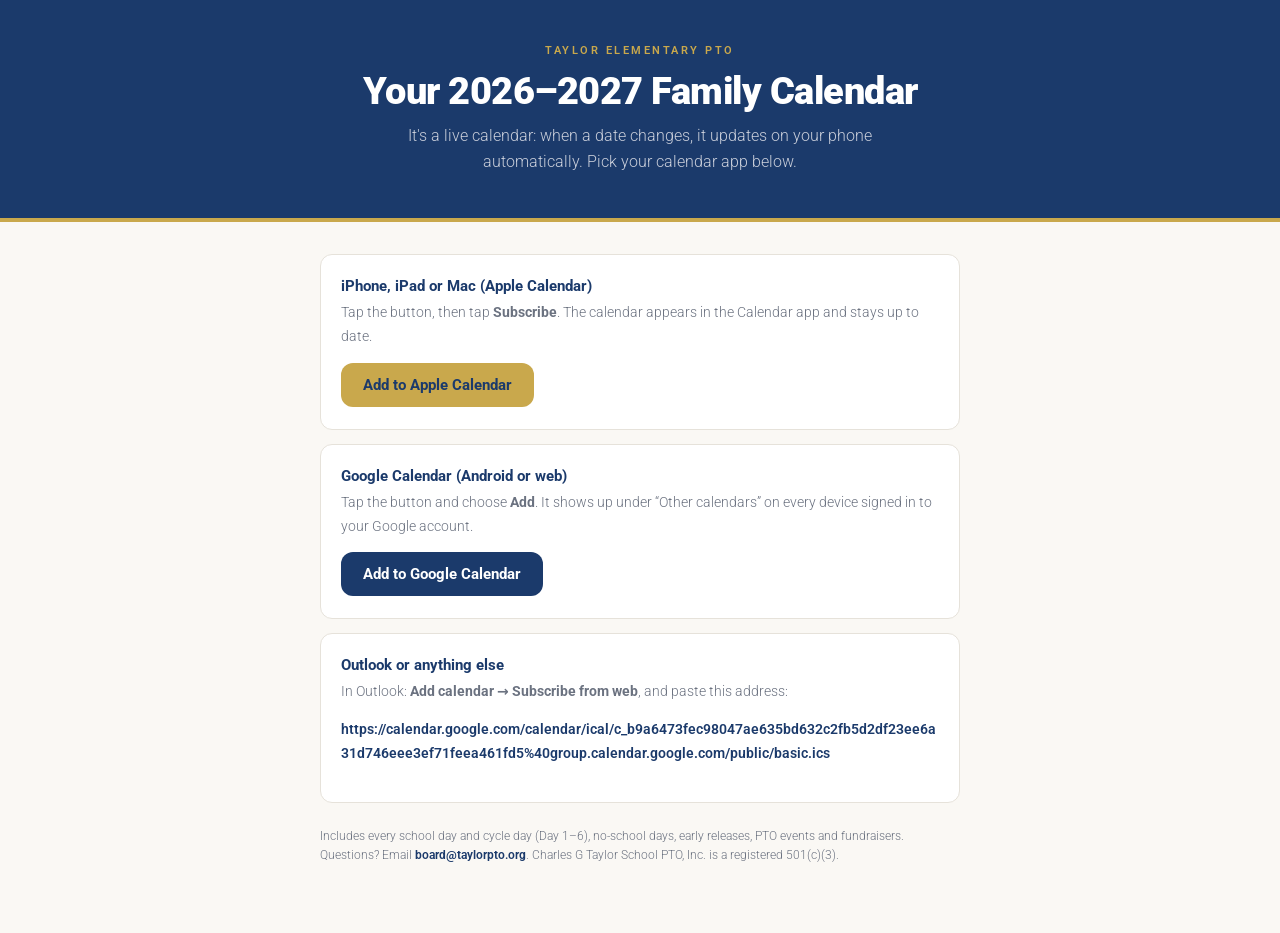
==== calendar/index.html @ 8a3c2902 "Family calendar: replace static .ics with live-subscription page" ====
<!doctype html>
<html lang="en">
<head>
<meta charset="utf-8">
<meta name="viewport" content="width=device-width,initial-scale=1">
<title>Taylor PTO Family Calendar</title>
<meta name="robots" content="noindex">
<link href="https://fonts.googleapis.com/css2?family=Roboto:wght@300;600;700;900&display=swap" rel="stylesheet">
<style>
  body{margin:0;background:#FAF8F4;font-family:Roboto,system-ui,sans-serif;color:#6B7280}
  .hero{background:#1B3A6B;border-bottom:4px solid #C9A84C;padding:44px 20px;text-align:center}
  .eyebrow{font-size:11px;font-weight:600;letter-spacing:2.5px;text-transform:uppercase;color:#C9A84C;margin-bottom:12px}
  h1{color:#fff;font-weight:900;font-size:clamp(26px,5vw,38px);margin:0 0 10px;letter-spacing:-.5px}
  .hero p{color:#C9CEDA;font-weight:300;max-width:520px;margin:0 auto;line-height:1.6}
  main{max-width:640px;margin:0 auto;padding:32px 20px 56px}
  .card{background:#fff;border:1px solid #E6E2DA;border-radius:12px;padding:22px 20px;margin-bottom:14px}
  .card h2{font-size:15px;color:#1B3A6B;margin:0 0 6px}
  .card p{font-size:14px;font-weight:300;line-height:1.7;margin:0 0 14px}
  .btn{display:inline-block;background:#1B3A6B;color:#fff;font-weight:700;font-size:15px;padding:13px 22px;border-radius:12px;text-decoration:none}
  .btn.gold{background:#C9A84C;color:#1B3A6B}
  .note{font-size:12px;font-weight:300;line-height:1.6;margin-top:24px}
  a.plain{color:#1B3A6B;font-weight:600;text-decoration:none}
</style>
</head>
<body>
<div class="hero">
  <div class="eyebrow">Taylor Elementary PTO</div>
  <h1>Your 2026&ndash;2027 Family Calendar</h1>
  <p>It's a live calendar: when a date changes, it updates on your phone automatically. Pick your calendar app below.</p>
</div>
<main>
  <div class="card">
    <h2>iPhone, iPad or Mac (Apple Calendar)</h2>
    <p>Tap the button, then tap <strong>Subscribe</strong>. The calendar appears in the Calendar app and stays up to date.</p>
    <a class="btn gold" href="webcal://calendar.google.com/calendar/ical/c_b9a6473fec98047ae635bd632c2fb5d2df23ee6a31d746eee3ef71feea461fd5%40group.calendar.google.com/public/basic.ics">Add to Apple Calendar</a>
  </div>
  <div class="card">
    <h2>Google Calendar (Android or web)</h2>
    <p>Tap the button and choose <strong>Add</strong>. It shows up under &ldquo;Other calendars&rdquo; on every device signed in to your Google account.</p>
    <a class="btn" href="https://calendar.google.com/calendar/u/0/r?cid=c_b9a6473fec98047ae635bd632c2fb5d2df23ee6a31d746eee3ef71feea461fd5%40group.calendar.google.com">Add to Google Calendar</a>
  </div>
  <div class="card">
    <h2>Outlook or anything else</h2>
    <p>In Outlook: <strong>Add calendar &rarr; Subscribe from web</strong>, and paste this address:</p>
    <p style="word-break:break-all"><a class="plain" href="https://calendar.google.com/calendar/ical/c_b9a6473fec98047ae635bd632c2fb5d2df23ee6a31d746eee3ef71feea461fd5%40group.calendar.google.com/public/basic.ics">https://calendar.google.com/calendar/ical/c_b9a6473fec98047ae635bd632c2fb5d2df23ee6a31d746eee3ef71feea461fd5%40group.calendar.google.com/public/basic.ics</a></p>
  </div>
  <p class="note">Includes every school day and cycle day (Day 1&ndash;6), no-school days, early releases, PTO events and fundraisers. Questions? Email <a class="plain" href="mailto:board@taylorpto.org">board@taylorpto.org</a>. Charles G Taylor School PTO, Inc. is a registered 501(c)(3).</p>
</main>
</body>
</html>
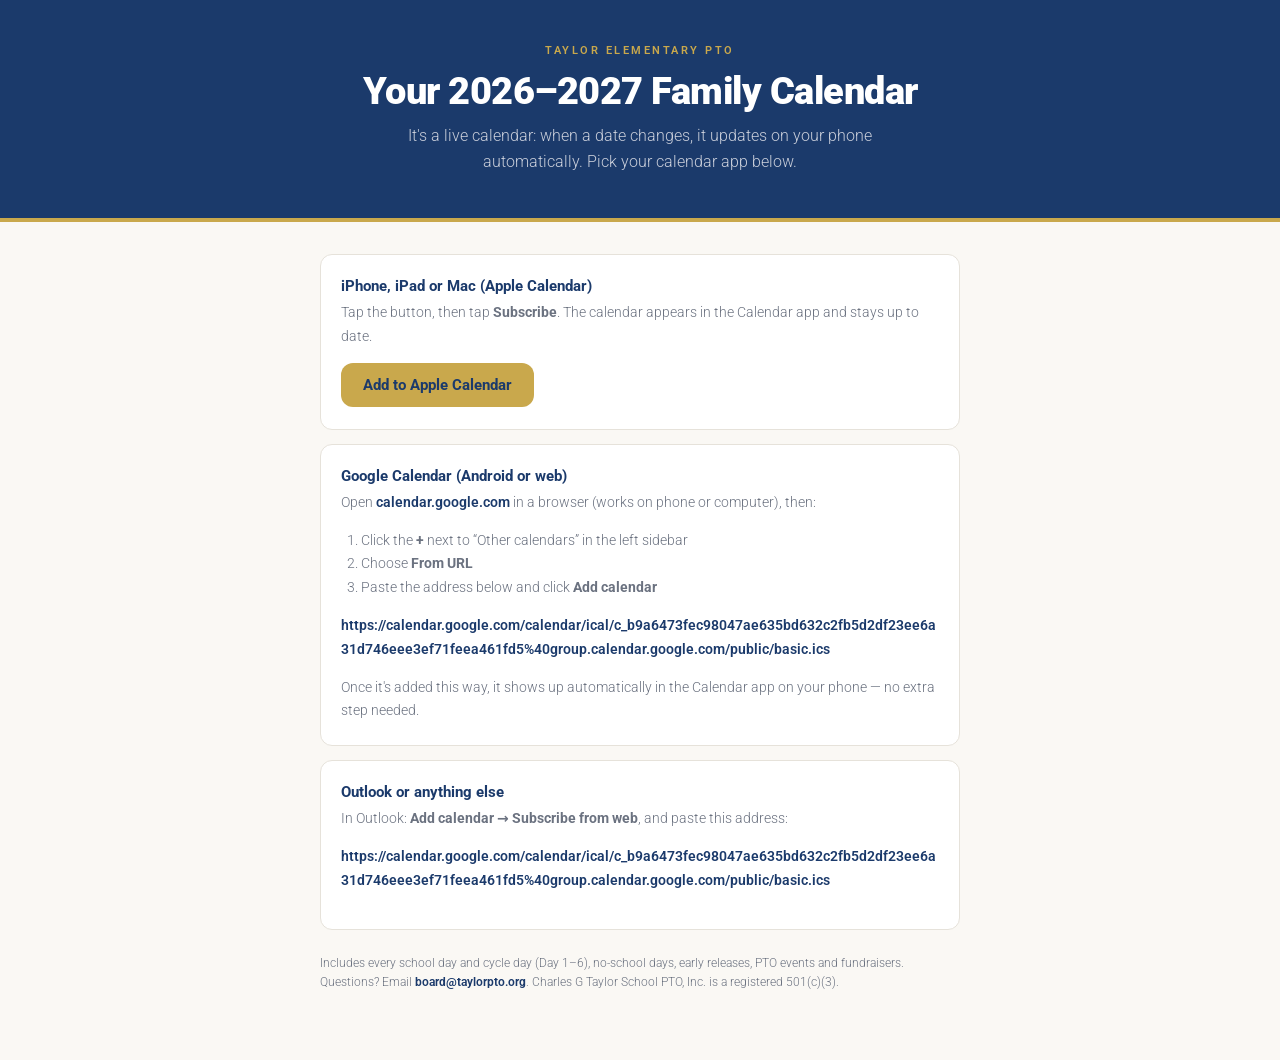
==== commit 0006948d: "Fix broken Google Calendar add-by-link on subscribe page (Google's cid= auto-add is currently broken" ====
--- a/calendar/index.html
+++ b/calendar/index.html
@@ -16,6 +16,7 @@
   .card{background:#fff;border:1px solid #E6E2DA;border-radius:12px;padding:22px 20px;margin-bottom:14px}
   .card h2{font-size:15px;color:#1B3A6B;margin:0 0 6px}
   .card p{font-size:14px;font-weight:300;line-height:1.7;margin:0 0 14px}
+  .card ol{font-size:14px;font-weight:300;line-height:1.7;margin:0 0 14px;padding-left:20px}
   .btn{display:inline-block;background:#1B3A6B;color:#fff;font-weight:700;font-size:15px;padding:13px 22px;border-radius:12px;text-decoration:none}
   .btn.gold{background:#C9A84C;color:#1B3A6B}
   .note{font-size:12px;font-weight:300;line-height:1.6;margin-top:24px}
@@ -36,8 +37,14 @@
   </div>
   <div class="card">
     <h2>Google Calendar (Android or web)</h2>
-    <p>Tap the button and choose <strong>Add</strong>. It shows up under &ldquo;Other calendars&rdquo; on every device signed in to your Google account.</p>
-    <a class="btn" href="https://calendar.google.com/calendar/u/0/r?cid=c_b9a6473fec98047ae635bd632c2fb5d2df23ee6a31d746eee3ef71feea461fd5%40group.calendar.google.com">Add to Google Calendar</a>
+    <p>Open <a class="plain" href="https://calendar.google.com" target="_blank" rel="noopener">calendar.google.com</a> in a browser (works on phone or computer), then:</p>
+    <ol>
+      <li>Click the <strong>+</strong> next to &ldquo;Other calendars&rdquo; in the left sidebar</li>
+      <li>Choose <strong>From URL</strong></li>
+      <li>Paste the address below and click <strong>Add calendar</strong></li>
+    </ol>
+    <p style="word-break:break-all"><a class="plain" href="https://calendar.google.com/calendar/ical/c_b9a6473fec98047ae635bd632c2fb5d2df23ee6a31d746eee3ef71feea461fd5%40group.calendar.google.com/public/basic.ics">https://calendar.google.com/calendar/ical/c_b9a6473fec98047ae635bd632c2fb5d2df23ee6a31d746eee3ef71feea461fd5%40group.calendar.google.com/public/basic.ics</a></p>
+    <p style="margin:0">Once it's added this way, it shows up automatically in the Calendar app on your phone &mdash; no extra step needed.</p>
   </div>
   <div class="card">
     <h2>Outlook or anything else</h2>
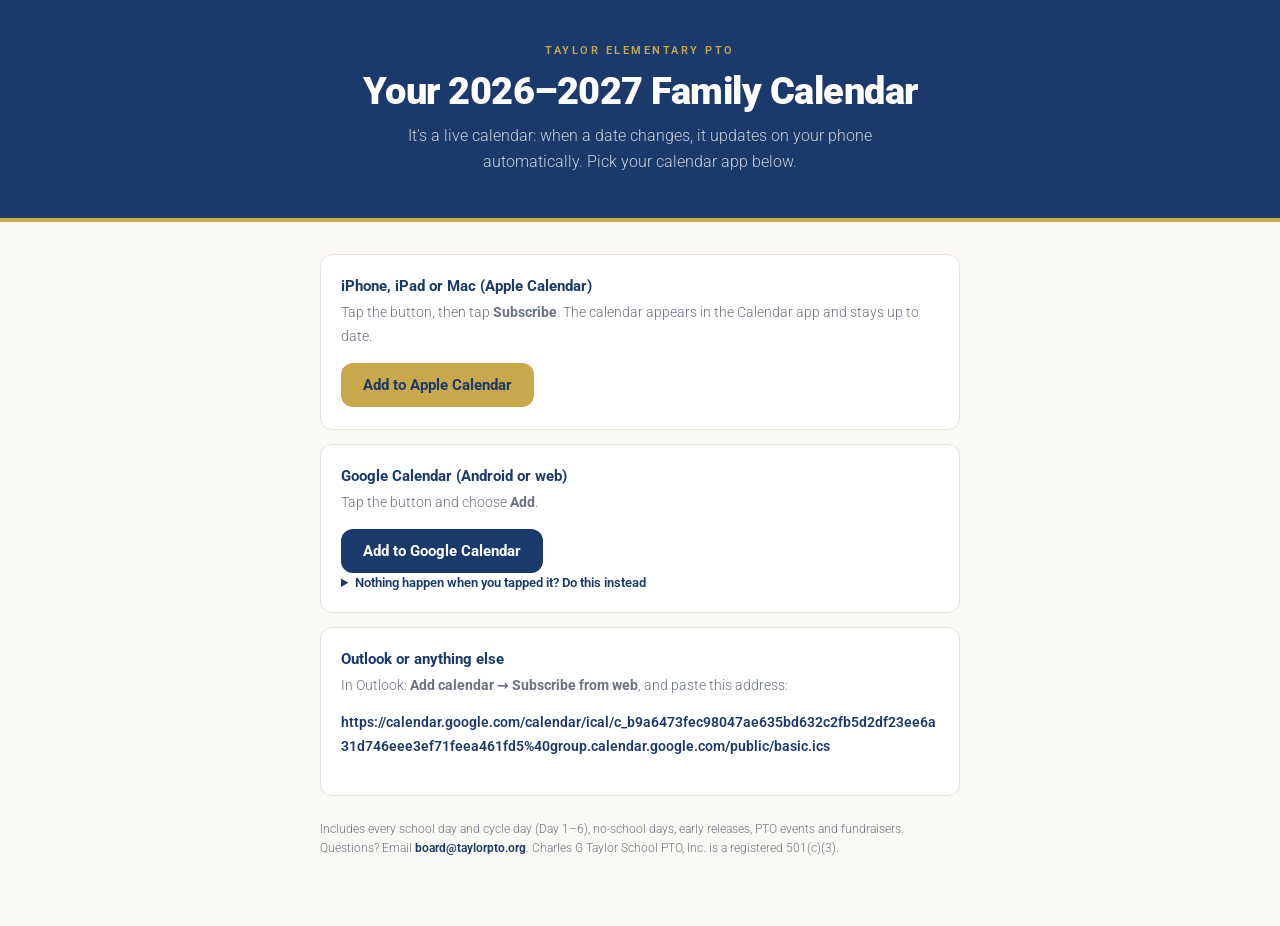
==== commit 962e2d3d: "Restore the one-click Add to Google Calendar button as first attempt, with a collapsible manual-fall" ====
--- a/calendar/index.html
+++ b/calendar/index.html
@@ -19,6 +19,9 @@
   .card ol{font-size:14px;font-weight:300;line-height:1.7;margin:0 0 14px;padding-left:20px}
   .btn{display:inline-block;background:#1B3A6B;color:#fff;font-weight:700;font-size:15px;padding:13px 22px;border-radius:12px;text-decoration:none}
   .btn.gold{background:#C9A84C;color:#1B3A6B}
+  .btn.small{padding:10px 18px;font-size:13px;margin-bottom:14px}
+  .fallback summary{cursor:pointer;font-size:13px;font-weight:600;color:#1B3A6B;margin-top:2px}
+  .fallback[open] summary{margin-bottom:10px}
   .note{font-size:12px;font-weight:300;line-height:1.6;margin-top:24px}
   a.plain{color:#1B3A6B;font-weight:600;text-decoration:none}
 </style>
@@ -37,14 +40,19 @@
   </div>
   <div class="card">
     <h2>Google Calendar (Android or web)</h2>
-    <p>Open <a class="plain" href="https://calendar.google.com" target="_blank" rel="noopener">calendar.google.com</a> in a browser (works on phone or computer), then:</p>
-    <ol>
-      <li>Click the <strong>+</strong> next to &ldquo;Other calendars&rdquo; in the left sidebar</li>
-      <li>Choose <strong>From URL</strong></li>
-      <li>Paste the address below and click <strong>Add calendar</strong></li>
-    </ol>
-    <p style="word-break:break-all"><a class="plain" href="https://calendar.google.com/calendar/ical/c_b9a6473fec98047ae635bd632c2fb5d2df23ee6a31d746eee3ef71feea461fd5%40group.calendar.google.com/public/basic.ics">https://calendar.google.com/calendar/ical/c_b9a6473fec98047ae635bd632c2fb5d2df23ee6a31d746eee3ef71feea461fd5%40group.calendar.google.com/public/basic.ics</a></p>
-    <p style="margin:0">Once it's added this way, it shows up automatically in the Calendar app on your phone &mdash; no extra step needed.</p>
+    <p>Tap the button and choose <strong>Add</strong>.</p>
+    <a class="btn" href="https://calendar.google.com/calendar/u/0/r?cid=c_b9a6473fec98047ae635bd632c2fb5d2df23ee6a31d746eee3ef71feea461fd5%40group.calendar.google.com">Add to Google Calendar</a>
+    <details class="fallback">
+      <summary>Nothing happen when you tapped it? Do this instead</summary>
+      <p>Open <a class="plain" href="https://calendar.google.com" target="_blank" rel="noopener">calendar.google.com</a> in a browser (phone or computer), then:</p>
+      <ol>
+        <li>Click the <strong>+</strong> next to &ldquo;Other calendars&rdquo; in the left sidebar</li>
+        <li>Choose <strong>From URL</strong></li>
+        <li>Paste the address below and click <strong>Add calendar</strong></li>
+      </ol>
+      <p style="word-break:break-all"><a class="plain" href="https://calendar.google.com/calendar/ical/c_b9a6473fec98047ae635bd632c2fb5d2df23ee6a31d746eee3ef71feea461fd5%40group.calendar.google.com/public/basic.ics">https://calendar.google.com/calendar/ical/c_b9a6473fec98047ae635bd632c2fb5d2df23ee6a31d746eee3ef71feea461fd5%40group.calendar.google.com/public/basic.ics</a></p>
+      <p style="margin:0">Once it's added this way, it shows up automatically in the Calendar app on your phone too &mdash; no extra step needed.</p>
+    </details>
   </div>
   <div class="card">
     <h2>Outlook or anything else</h2>
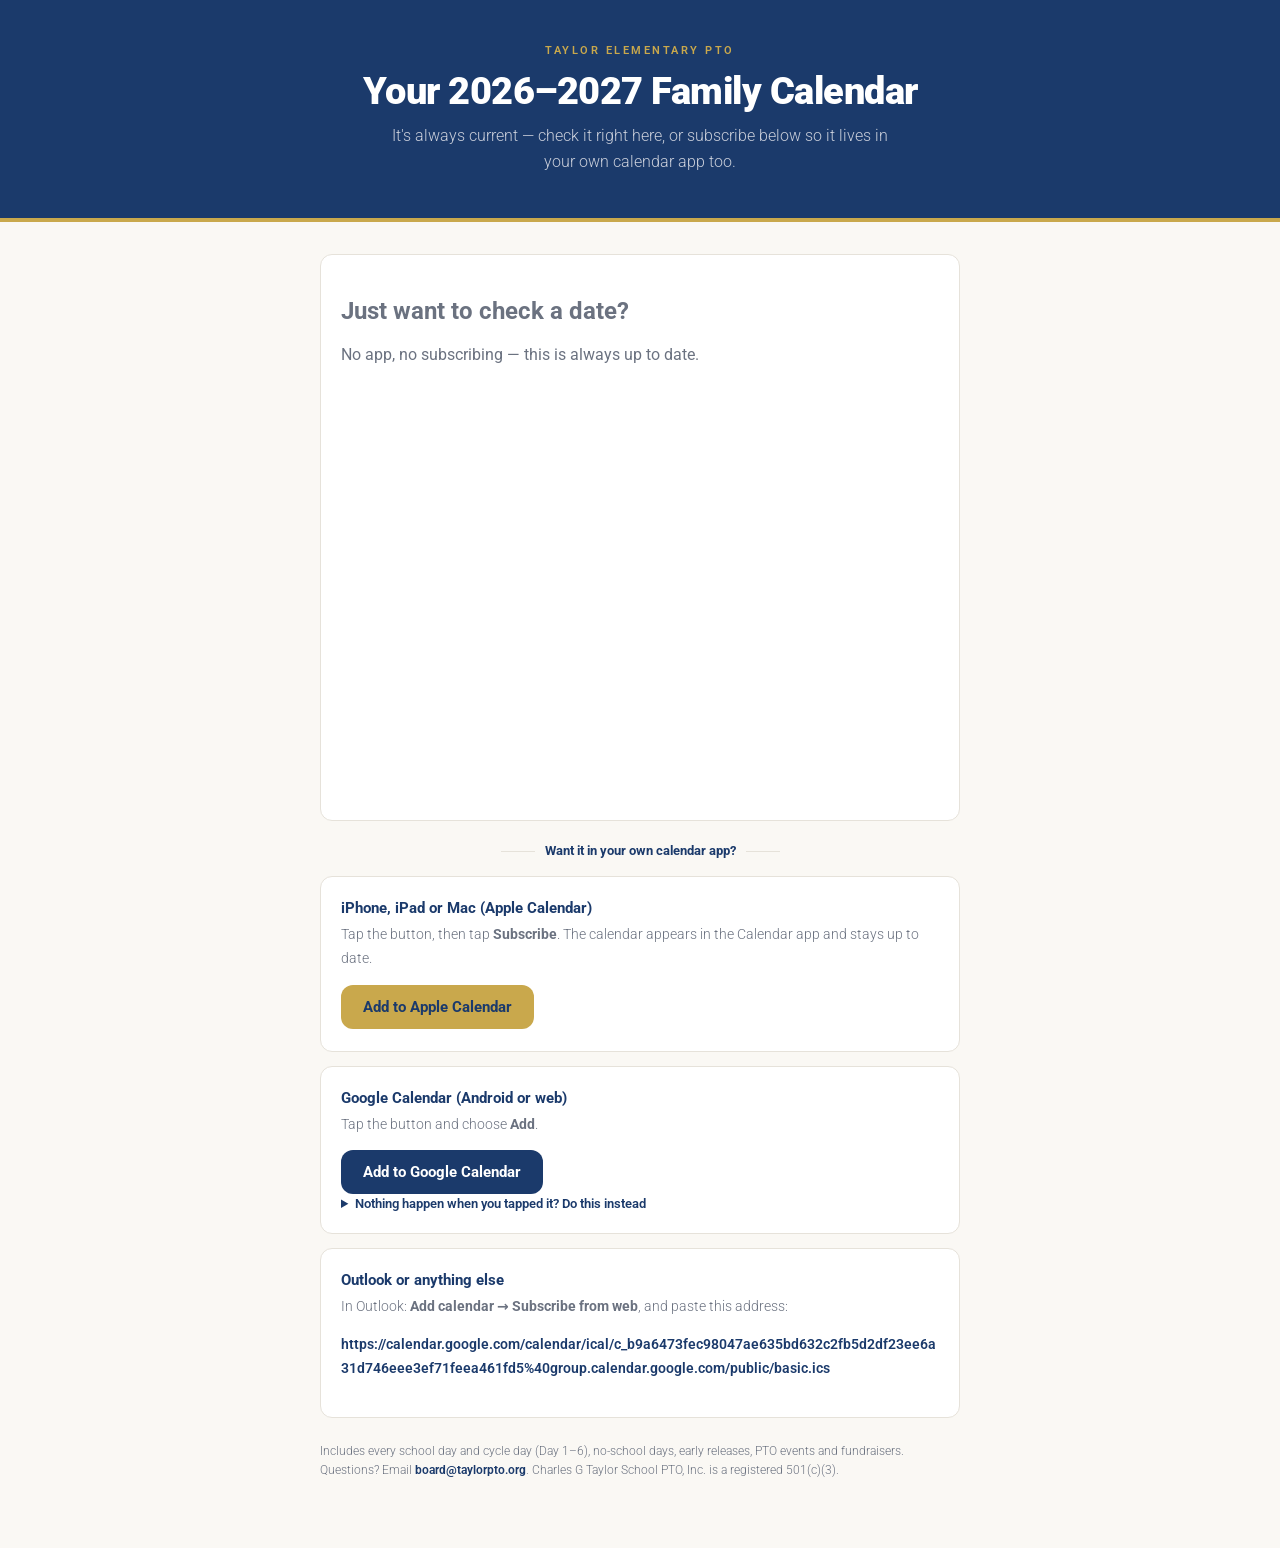
==== commit 718665d6: "Add a view-only embedded agenda as the primary, click-free way to check dates; subscribe options mov" ====
--- a/calendar/index.html
+++ b/calendar/index.html
@@ -17,9 +17,13 @@
   .card h2{font-size:15px;color:#1B3A6B;margin:0 0 6px}
   .card p{font-size:14px;font-weight:300;line-height:1.7;margin:0 0 14px}
   .card ol{font-size:14px;font-weight:300;line-height:1.7;margin:0 0 14px;padding-left:20px}
+  .embed-card{background:#fff;border:1px solid #E6E2DA;border-radius:12px;padding:0;margin-bottom:8px;overflow:hidden}
+  .embed-card .inner{padding:22px 20px 6px}
+  .embed-card iframe{border:0;width:100%;height:440px;display:block}
+  .divider{text-align:center;font-size:13px;font-weight:700;color:#1B3A6B;margin:22px 0 18px}
+  .divider::before,.divider::after{content:"";display:inline-block;width:34px;height:1px;background:#E6E2DA;vertical-align:middle;margin:0 10px}
   .btn{display:inline-block;background:#1B3A6B;color:#fff;font-weight:700;font-size:15px;padding:13px 22px;border-radius:12px;text-decoration:none}
   .btn.gold{background:#C9A84C;color:#1B3A6B}
-  .btn.small{padding:10px 18px;font-size:13px;margin-bottom:14px}
   .fallback summary{cursor:pointer;font-size:13px;font-weight:600;color:#1B3A6B;margin-top:2px}
   .fallback[open] summary{margin-bottom:10px}
   .note{font-size:12px;font-weight:300;line-height:1.6;margin-top:24px}
@@ -30,9 +34,17 @@
 <div class="hero">
   <div class="eyebrow">Taylor Elementary PTO</div>
   <h1>Your 2026&ndash;2027 Family Calendar</h1>
-  <p>It's a live calendar: when a date changes, it updates on your phone automatically. Pick your calendar app below.</p>
+  <p>It's always current &mdash; check it right here, or subscribe below so it lives in your own calendar app too.</p>
 </div>
 <main>
+  <div class="embed-card">
+    <div class="inner">
+      <h2>Just want to check a date?</h2>
+      <p style="margin-bottom:10px">No app, no subscribing &mdash; this is always up to date.</p>
+    </div>
+    <iframe src="https://calendar.google.com/calendar/embed?src=c_b9a6473fec98047ae635bd632c2fb5d2df23ee6a31d746eee3ef71feea461fd5%40group.calendar.google.com&amp;ctz=America%2FNew_York&amp;mode=AGENDA&amp;showTitle=0&amp;showPrint=0&amp;showTabs=0&amp;showCalendars=0&amp;showTz=0" title="Taylor PTO Family Calendar" scrolling="no"></iframe>
+  </div>
+  <p class="divider">Want it in your own calendar app?</p>
   <div class="card">
     <h2>iPhone, iPad or Mac (Apple Calendar)</h2>
     <p>Tap the button, then tap <strong>Subscribe</strong>. The calendar appears in the Calendar app and stays up to date.</p>
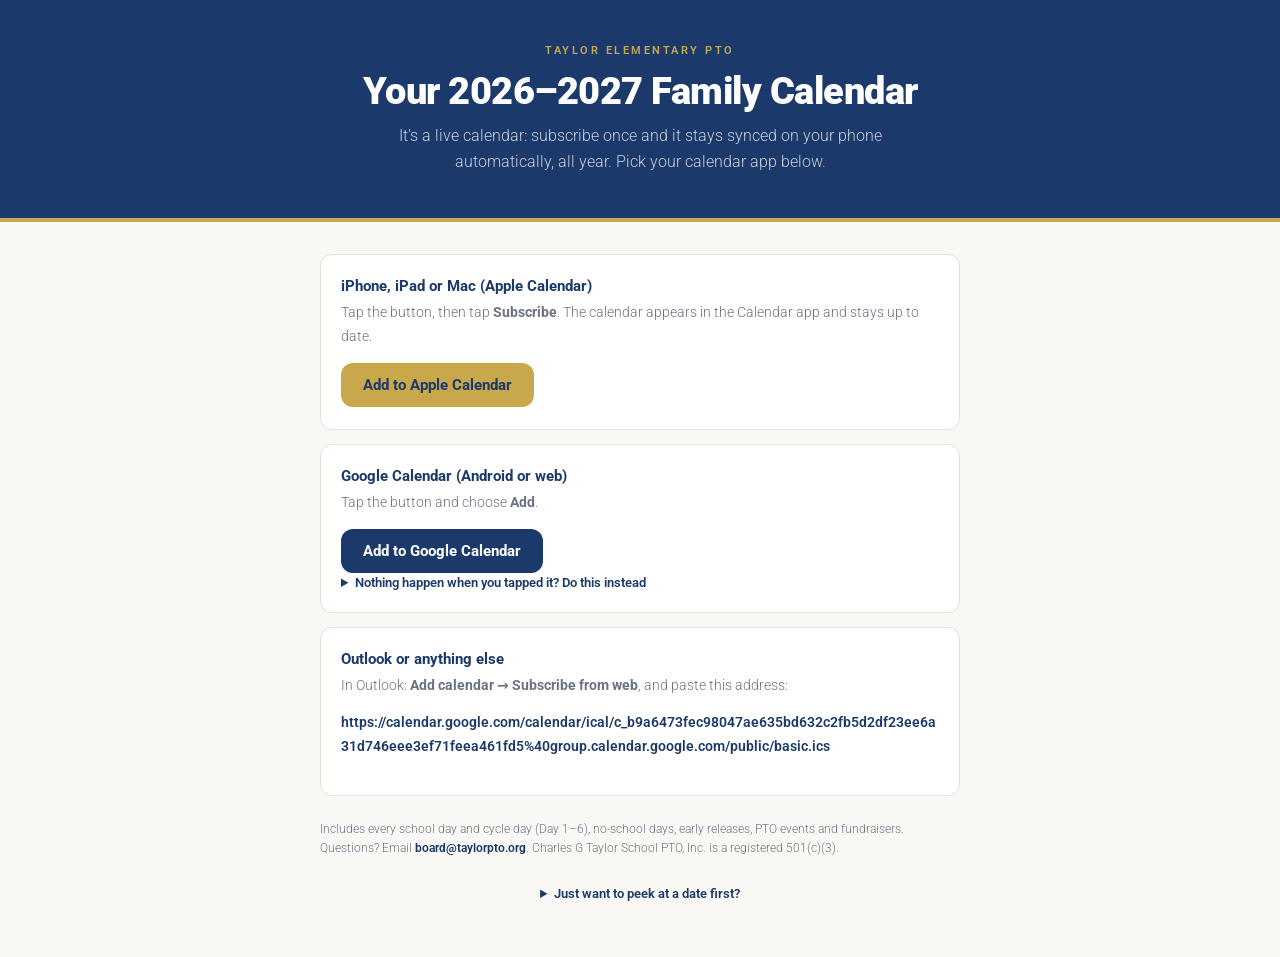
==== commit 013d52d8: "Revert to phone-sync as the primary goal per Ben; move the view-only embed down to a small optional " ====
--- a/calendar/index.html
+++ b/calendar/index.html
@@ -17,15 +17,14 @@
   .card h2{font-size:15px;color:#1B3A6B;margin:0 0 6px}
   .card p{font-size:14px;font-weight:300;line-height:1.7;margin:0 0 14px}
   .card ol{font-size:14px;font-weight:300;line-height:1.7;margin:0 0 14px;padding-left:20px}
-  .embed-card{background:#fff;border:1px solid #E6E2DA;border-radius:12px;padding:0;margin-bottom:8px;overflow:hidden}
-  .embed-card .inner{padding:22px 20px 6px}
-  .embed-card iframe{border:0;width:100%;height:440px;display:block}
-  .divider{text-align:center;font-size:13px;font-weight:700;color:#1B3A6B;margin:22px 0 18px}
-  .divider::before,.divider::after{content:"";display:inline-block;width:34px;height:1px;background:#E6E2DA;vertical-align:middle;margin:0 10px}
   .btn{display:inline-block;background:#1B3A6B;color:#fff;font-weight:700;font-size:15px;padding:13px 22px;border-radius:12px;text-decoration:none}
   .btn.gold{background:#C9A84C;color:#1B3A6B}
   .fallback summary{cursor:pointer;font-size:13px;font-weight:600;color:#1B3A6B;margin-top:2px}
   .fallback[open] summary{margin-bottom:10px}
+  .peek{margin-top:28px}
+  .peek summary{cursor:pointer;font-size:13px;font-weight:600;color:#1B3A6B;text-align:center}
+  .peek[open] summary{margin-bottom:12px}
+  .peek iframe{border:1px solid #E6E2DA;border-radius:12px;width:100%;height:380px;display:block}
   .note{font-size:12px;font-weight:300;line-height:1.6;margin-top:24px}
   a.plain{color:#1B3A6B;font-weight:600;text-decoration:none}
 </style>
@@ -34,17 +33,9 @@
 <div class="hero">
   <div class="eyebrow">Taylor Elementary PTO</div>
   <h1>Your 2026&ndash;2027 Family Calendar</h1>
-  <p>It's always current &mdash; check it right here, or subscribe below so it lives in your own calendar app too.</p>
+  <p>It's a live calendar: subscribe once and it stays synced on your phone automatically, all year. Pick your calendar app below.</p>
 </div>
 <main>
-  <div class="embed-card">
-    <div class="inner">
-      <h2>Just want to check a date?</h2>
-      <p style="margin-bottom:10px">No app, no subscribing &mdash; this is always up to date.</p>
-    </div>
-    <iframe src="https://calendar.google.com/calendar/embed?src=c_b9a6473fec98047ae635bd632c2fb5d2df23ee6a31d746eee3ef71feea461fd5%40group.calendar.google.com&amp;ctz=America%2FNew_York&amp;mode=AGENDA&amp;showTitle=0&amp;showPrint=0&amp;showTabs=0&amp;showCalendars=0&amp;showTz=0" title="Taylor PTO Family Calendar" scrolling="no"></iframe>
-  </div>
-  <p class="divider">Want it in your own calendar app?</p>
   <div class="card">
     <h2>iPhone, iPad or Mac (Apple Calendar)</h2>
     <p>Tap the button, then tap <strong>Subscribe</strong>. The calendar appears in the Calendar app and stays up to date.</p>
@@ -72,6 +63,10 @@
     <p style="word-break:break-all"><a class="plain" href="https://calendar.google.com/calendar/ical/c_b9a6473fec98047ae635bd632c2fb5d2df23ee6a31d746eee3ef71feea461fd5%40group.calendar.google.com/public/basic.ics">https://calendar.google.com/calendar/ical/c_b9a6473fec98047ae635bd632c2fb5d2df23ee6a31d746eee3ef71feea461fd5%40group.calendar.google.com/public/basic.ics</a></p>
   </div>
   <p class="note">Includes every school day and cycle day (Day 1&ndash;6), no-school days, early releases, PTO events and fundraisers. Questions? Email <a class="plain" href="mailto:board@taylorpto.org">board@taylorpto.org</a>. Charles G Taylor School PTO, Inc. is a registered 501(c)(3).</p>
+  <details class="peek">
+    <summary>Just want to peek at a date first?</summary>
+    <iframe src="https://calendar.google.com/calendar/embed?src=c_b9a6473fec98047ae635bd632c2fb5d2df23ee6a31d746eee3ef71feea461fd5%40group.calendar.google.com&amp;ctz=America%2FNew_York&amp;mode=AGENDA&amp;showTitle=0&amp;showPrint=0&amp;showTabs=0&amp;showCalendars=0&amp;showTz=0" title="Taylor PTO Family Calendar" scrolling="no"></iframe>
+  </details>
 </main>
 </body>
 </html>
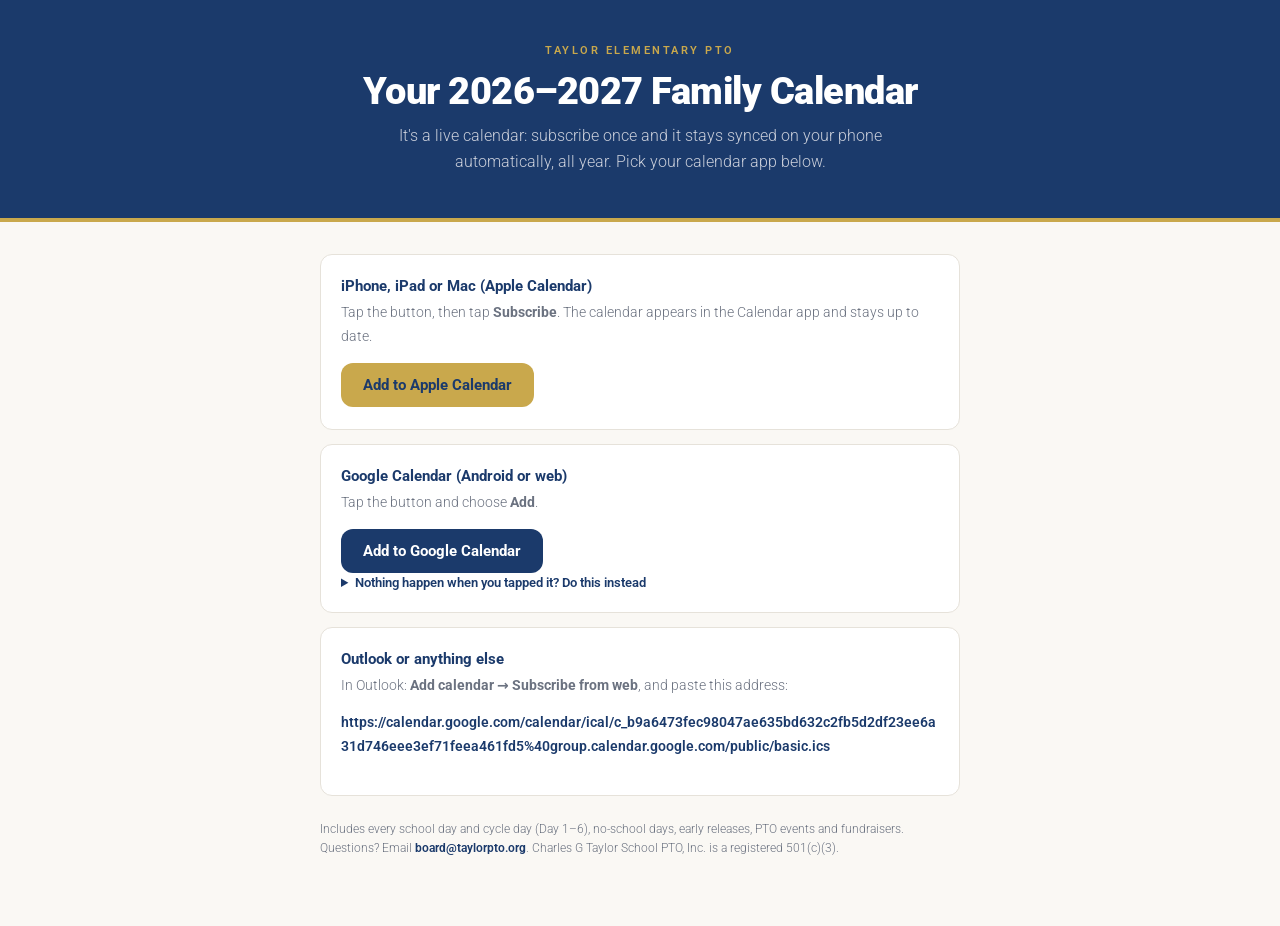
==== commit 44509a54: "Remove the embedded live-view peek section entirely; page is back to just the three subscribe cards " ====
--- a/calendar/index.html
+++ b/calendar/index.html
@@ -21,10 +21,6 @@
   .btn.gold{background:#C9A84C;color:#1B3A6B}
   .fallback summary{cursor:pointer;font-size:13px;font-weight:600;color:#1B3A6B;margin-top:2px}
   .fallback[open] summary{margin-bottom:10px}
-  .peek{margin-top:28px}
-  .peek summary{cursor:pointer;font-size:13px;font-weight:600;color:#1B3A6B;text-align:center}
-  .peek[open] summary{margin-bottom:12px}
-  .peek iframe{border:1px solid #E6E2DA;border-radius:12px;width:100%;height:380px;display:block}
   .note{font-size:12px;font-weight:300;line-height:1.6;margin-top:24px}
   a.plain{color:#1B3A6B;font-weight:600;text-decoration:none}
 </style>
@@ -63,10 +59,6 @@
     <p style="word-break:break-all"><a class="plain" href="https://calendar.google.com/calendar/ical/c_b9a6473fec98047ae635bd632c2fb5d2df23ee6a31d746eee3ef71feea461fd5%40group.calendar.google.com/public/basic.ics">https://calendar.google.com/calendar/ical/c_b9a6473fec98047ae635bd632c2fb5d2df23ee6a31d746eee3ef71feea461fd5%40group.calendar.google.com/public/basic.ics</a></p>
   </div>
   <p class="note">Includes every school day and cycle day (Day 1&ndash;6), no-school days, early releases, PTO events and fundraisers. Questions? Email <a class="plain" href="mailto:board@taylorpto.org">board@taylorpto.org</a>. Charles G Taylor School PTO, Inc. is a registered 501(c)(3).</p>
-  <details class="peek">
-    <summary>Just want to peek at a date first?</summary>
-    <iframe src="https://calendar.google.com/calendar/embed?src=c_b9a6473fec98047ae635bd632c2fb5d2df23ee6a31d746eee3ef71feea461fd5%40group.calendar.google.com&amp;ctz=America%2FNew_York&amp;mode=AGENDA&amp;showTitle=0&amp;showPrint=0&amp;showTabs=0&amp;showCalendars=0&amp;showTz=0" title="Taylor PTO Family Calendar" scrolling="no"></iframe>
-  </details>
 </main>
 </body>
 </html>
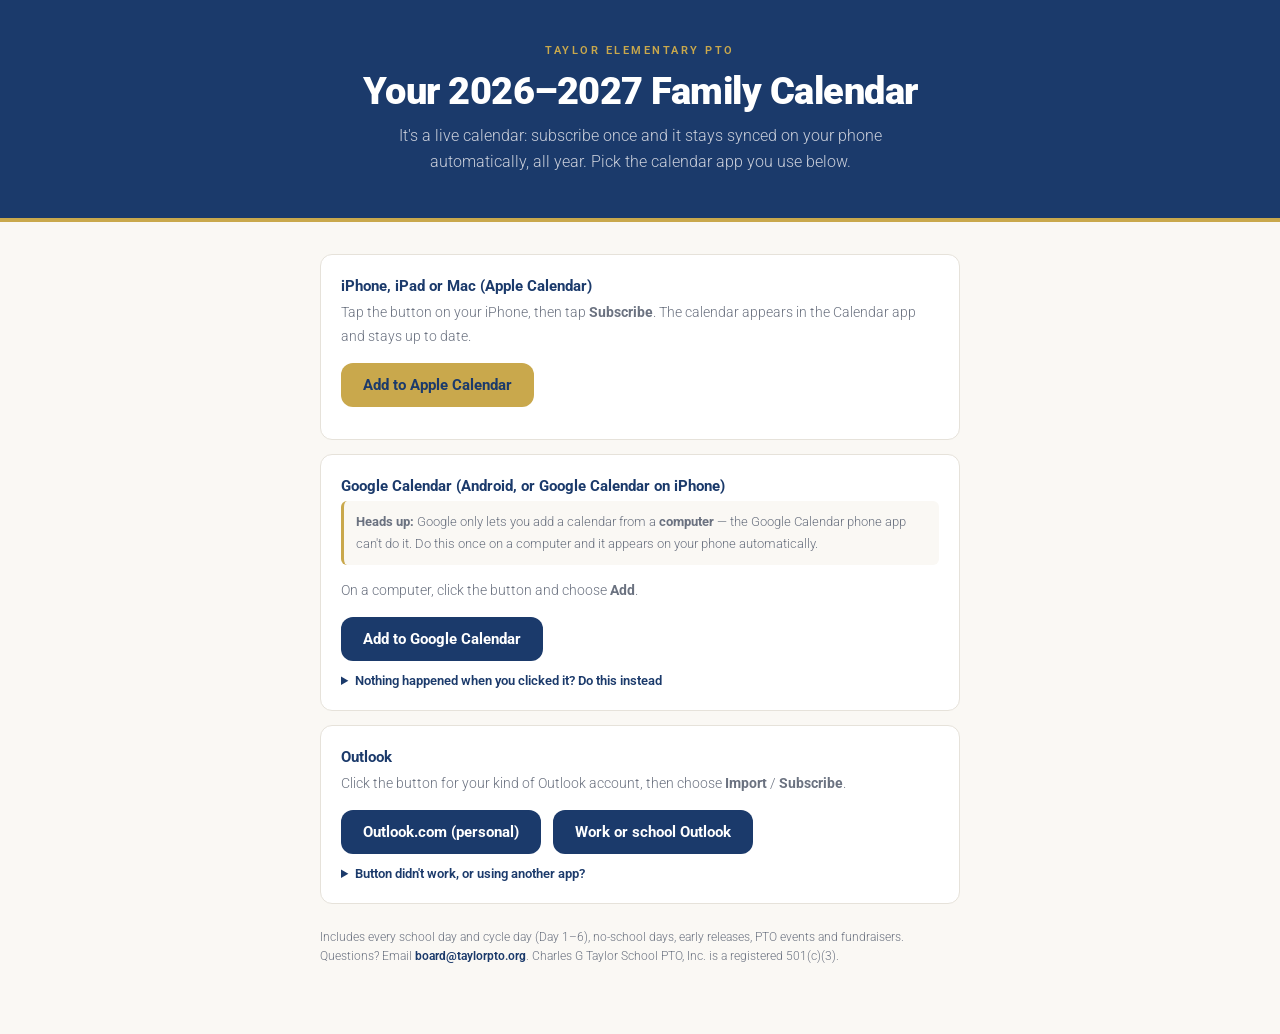
==== commit 7671cab8: "Correct Google instructions (Google requires a computer to add calendars; phone app cannot) and add " ====
--- a/calendar/index.html
+++ b/calendar/index.html
@@ -17,8 +17,9 @@
   .card h2{font-size:15px;color:#1B3A6B;margin:0 0 6px}
   .card p{font-size:14px;font-weight:300;line-height:1.7;margin:0 0 14px}
   .card ol{font-size:14px;font-weight:300;line-height:1.7;margin:0 0 14px;padding-left:20px}
-  .btn{display:inline-block;background:#1B3A6B;color:#fff;font-weight:700;font-size:15px;padding:13px 22px;border-radius:12px;text-decoration:none}
+  .btn{display:inline-block;background:#1B3A6B;color:#fff;font-weight:700;font-size:15px;padding:13px 22px;border-radius:12px;text-decoration:none;margin:0 8px 10px 0}
   .btn.gold{background:#C9A84C;color:#1B3A6B}
+  .heads{background:#FAF8F4;border-left:3px solid #C9A84C;border-radius:6px;padding:10px 12px;font-size:13px!important}
   .fallback summary{cursor:pointer;font-size:13px;font-weight:600;color:#1B3A6B;margin-top:2px}
   .fallback[open] summary{margin-bottom:10px}
   .note{font-size:12px;font-weight:300;line-height:1.6;margin-top:24px}
@@ -29,34 +30,41 @@
 <div class="hero">
   <div class="eyebrow">Taylor Elementary PTO</div>
   <h1>Your 2026&ndash;2027 Family Calendar</h1>
-  <p>It's a live calendar: subscribe once and it stays synced on your phone automatically, all year. Pick your calendar app below.</p>
+  <p>It's a live calendar: subscribe once and it stays synced on your phone automatically, all year. Pick the calendar app you use below.</p>
 </div>
 <main>
   <div class="card">
     <h2>iPhone, iPad or Mac (Apple Calendar)</h2>
-    <p>Tap the button, then tap <strong>Subscribe</strong>. The calendar appears in the Calendar app and stays up to date.</p>
+    <p>Tap the button on your iPhone, then tap <strong>Subscribe</strong>. The calendar appears in the Calendar app and stays up to date.</p>
     <a class="btn gold" href="webcal://calendar.google.com/calendar/ical/c_b9a6473fec98047ae635bd632c2fb5d2df23ee6a31d746eee3ef71feea461fd5%40group.calendar.google.com/public/basic.ics">Add to Apple Calendar</a>
   </div>
   <div class="card">
-    <h2>Google Calendar (Android or web)</h2>
-    <p>Tap the button and choose <strong>Add</strong>.</p>
+    <h2>Google Calendar (Android, or Google Calendar on iPhone)</h2>
+    <p class="heads"><strong>Heads up:</strong> Google only lets you add a calendar from a <strong>computer</strong> &mdash; the Google Calendar phone app can't do it. Do this once on a computer and it appears on your phone automatically.</p>
+    <p>On a computer, click the button and choose <strong>Add</strong>.</p>
     <a class="btn" href="https://calendar.google.com/calendar/u/0/r?cid=c_b9a6473fec98047ae635bd632c2fb5d2df23ee6a31d746eee3ef71feea461fd5%40group.calendar.google.com">Add to Google Calendar</a>
     <details class="fallback">
-      <summary>Nothing happen when you tapped it? Do this instead</summary>
-      <p>Open <a class="plain" href="https://calendar.google.com" target="_blank" rel="noopener">calendar.google.com</a> in a browser (phone or computer), then:</p>
+      <summary>Nothing happened when you clicked it? Do this instead</summary>
+      <p>On a computer, open <a class="plain" href="https://calendar.google.com" target="_blank" rel="noopener">calendar.google.com</a>, then:</p>
       <ol>
         <li>Click the <strong>+</strong> next to &ldquo;Other calendars&rdquo; in the left sidebar</li>
         <li>Choose <strong>From URL</strong></li>
         <li>Paste the address below and click <strong>Add calendar</strong></li>
       </ol>
       <p style="word-break:break-all"><a class="plain" href="https://calendar.google.com/calendar/ical/c_b9a6473fec98047ae635bd632c2fb5d2df23ee6a31d746eee3ef71feea461fd5%40group.calendar.google.com/public/basic.ics">https://calendar.google.com/calendar/ical/c_b9a6473fec98047ae635bd632c2fb5d2df23ee6a31d746eee3ef71feea461fd5%40group.calendar.google.com/public/basic.ics</a></p>
-      <p style="margin:0">Once it's added this way, it shows up automatically in the Calendar app on your phone too &mdash; no extra step needed.</p>
+      <p style="margin:0">Don't see it on your phone afterward? In the Google Calendar app, open the menu and make sure &ldquo;Taylor&rdquo; is checked under your calendars.</p>
     </details>
   </div>
   <div class="card">
-    <h2>Outlook or anything else</h2>
-    <p>In Outlook: <strong>Add calendar &rarr; Subscribe from web</strong>, and paste this address:</p>
-    <p style="word-break:break-all"><a class="plain" href="https://calendar.google.com/calendar/ical/c_b9a6473fec98047ae635bd632c2fb5d2df23ee6a31d746eee3ef71feea461fd5%40group.calendar.google.com/public/basic.ics">https://calendar.google.com/calendar/ical/c_b9a6473fec98047ae635bd632c2fb5d2df23ee6a31d746eee3ef71feea461fd5%40group.calendar.google.com/public/basic.ics</a></p>
+    <h2>Outlook</h2>
+    <p>Click the button for your kind of Outlook account, then choose <strong>Import</strong> / <strong>Subscribe</strong>.</p>
+    <a class="btn" href="https://outlook.live.com/calendar/0/addfromweb?url=webcal%3A%2F%2Fcalendar.google.com%2Fcalendar%2Fical%2Fc_b9a6473fec98047ae635bd632c2fb5d2df23ee6a31d746eee3ef71feea461fd5%2540group.calendar.google.com%2Fpublic%2Fbasic.ics">Outlook.com (personal)</a>
+    <a class="btn" href="https://outlook.office.com/calendar/0/addfromweb?url=webcal%3A%2F%2Fcalendar.google.com%2Fcalendar%2Fical%2Fc_b9a6473fec98047ae635bd632c2fb5d2df23ee6a31d746eee3ef71feea461fd5%2540group.calendar.google.com%2Fpublic%2Fbasic.ics">Work or school Outlook</a>
+    <details class="fallback">
+      <summary>Button didn't work, or using another app?</summary>
+      <p>In Outlook: <strong>Add calendar &rarr; Subscribe from web</strong>, and paste this address (works in most other calendar apps too):</p>
+      <p style="word-break:break-all;margin:0"><a class="plain" href="https://calendar.google.com/calendar/ical/c_b9a6473fec98047ae635bd632c2fb5d2df23ee6a31d746eee3ef71feea461fd5%40group.calendar.google.com/public/basic.ics">https://calendar.google.com/calendar/ical/c_b9a6473fec98047ae635bd632c2fb5d2df23ee6a31d746eee3ef71feea461fd5%40group.calendar.google.com/public/basic.ics</a></p>
+    </details>
   </div>
   <p class="note">Includes every school day and cycle day (Day 1&ndash;6), no-school days, early releases, PTO events and fundraisers. Questions? Email <a class="plain" href="mailto:board@taylorpto.org">board@taylorpto.org</a>. Charles G Taylor School PTO, Inc. is a registered 501(c)(3).</p>
 </main>
